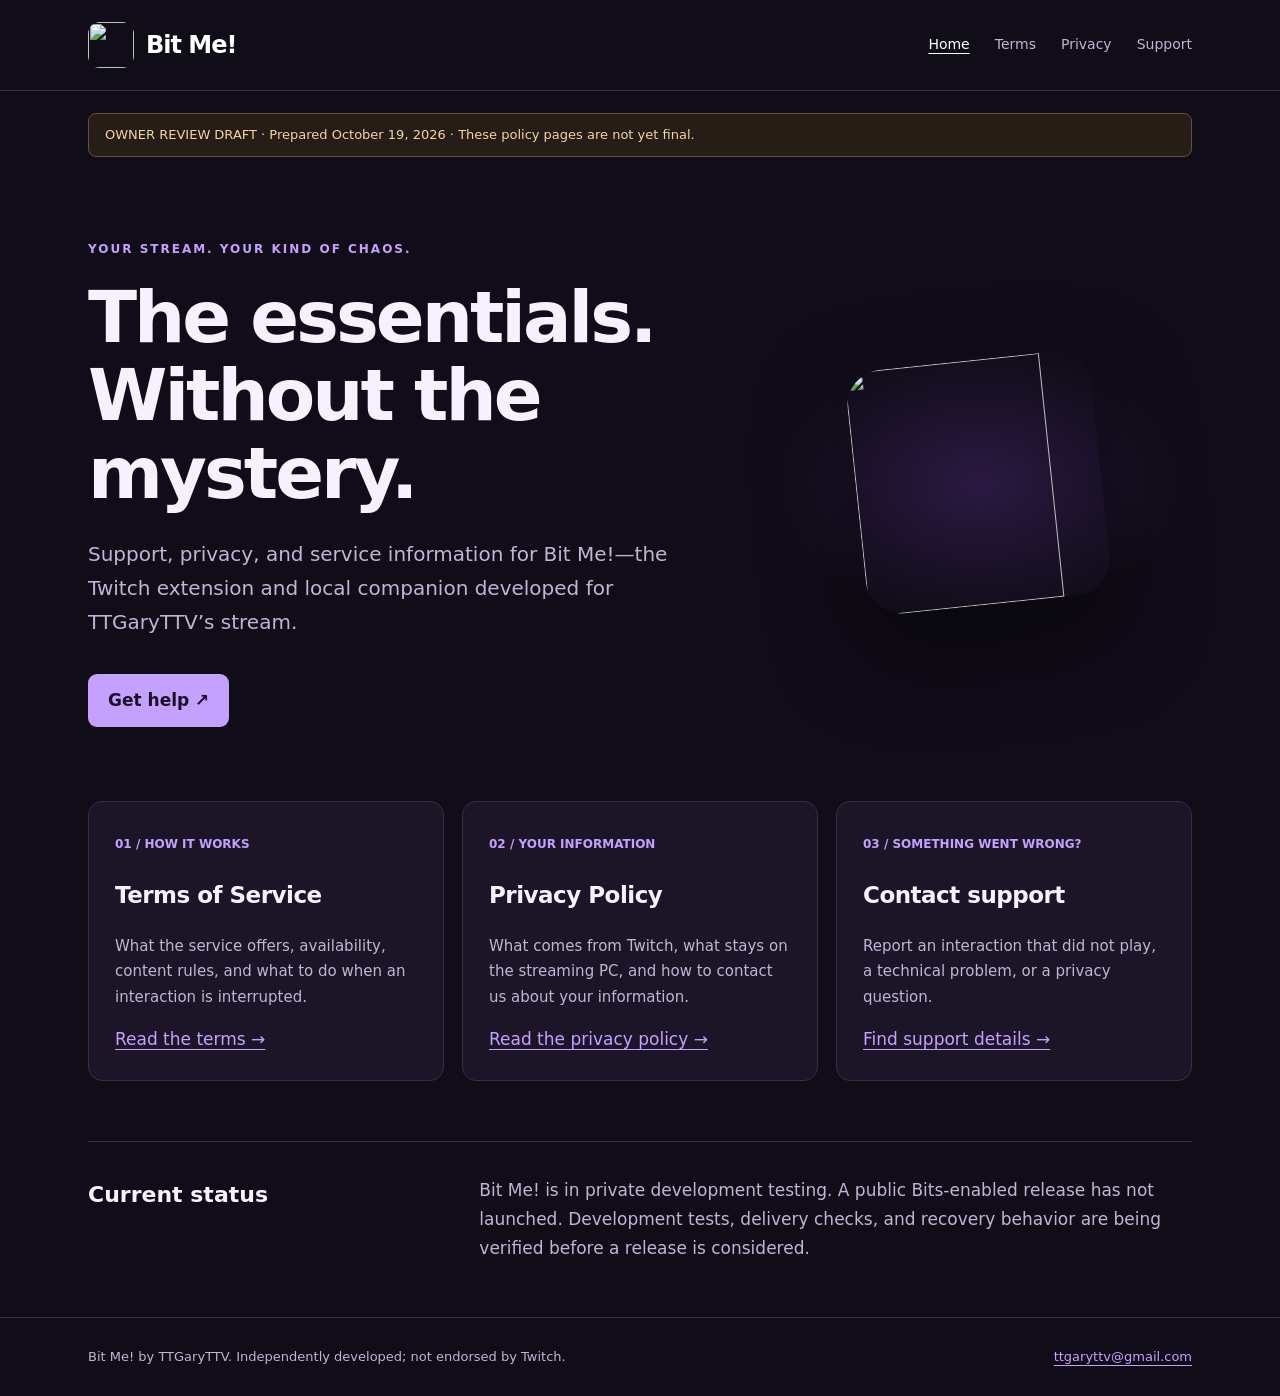
==== index.html @ 8c8fa989 "Add files via upload" ====
<!doctype html><html lang="en"><head><meta charset="utf-8"><meta name="viewport" content="width=device-width,initial-scale=1"><meta name="description" content="Support and policies for Bit Me!, TTGaryTTV’s Twitch extension and local companion."><meta name="robots" content="noindex"><title>Support & policies · Bit Me!</title><link rel="icon" href="/assets/logo.png"><link rel="stylesheet" href="/style.css"></head><body><a class="skip" href="#main">Skip to content</a><header><nav class="nav" aria-label="Main navigation"><a class="brand" href="/"><img src="/assets/logo.png" alt="" width="46" height="46">Bit Me!</a><div class="links"><a href="/" aria-current="page">Home</a><a href="/terms/">Terms</a><a href="/privacy/">Privacy</a><a href="/support/">Support</a></div></nav></header><div class="draft">OWNER REVIEW DRAFT · Prepared October 19, 2026 · These policy pages are not yet final.</div><main id="main" class="wrap"><section class="hero"><div><div class="eyebrow">Your stream. Your kind of chaos.</div><h1>The essentials.<br>Without the mystery.</h1><p class="lead">Support, privacy, and service information for Bit Me!—the Twitch extension and local companion developed for TTGaryTTV’s stream.</p><a class="button" href="/support/">Get help ↗</a></div><div class="hero-art" aria-hidden="true"><img src="/assets/logo.png" alt="" width="245" height="245"></div></section><section class="cards" aria-label="Support and policy pages"><div class="card"><span class="number">01 / HOW IT WORKS</span><h2>Terms of Service</h2><p>What the service offers, availability, content rules, and what to do when an interaction is interrupted.</p><a href="/terms/">Read the terms →</a></div><div class="card"><span class="number">02 / YOUR INFORMATION</span><h2>Privacy Policy</h2><p>What comes from Twitch, what stays on the streaming PC, and how to contact us about your information.</p><a href="/privacy/">Read the privacy policy →</a></div><div class="card"><span class="number">03 / SOMETHING WENT WRONG?</span><h2>Contact support</h2><p>Report an interaction that did not play, a technical problem, or a privacy question.</p><a href="/support/">Find support details →</a></div></section><section class="status-block"><h2>Current status</h2><p>Bit Me! is in private development testing. A public Bits-enabled release has not launched. Development tests, delivery checks, and recovery behavior are being verified before a release is considered.</p></section></main><footer><div class="footer-inner"><span>Bit Me! by TTGaryTTV. Independently developed; not endorsed by Twitch.</span><a href="mailto:ttgaryttv@gmail.com">ttgaryttv@gmail.com</a></div></footer></body></html>
---- style.css ----
:root{color-scheme:dark;--bg:#100c18;--panel:#1c1528;--line:#382b49;--ink:#f6f1ff;--muted:#c3b4d5;--purple:#c5a1ff;--accent:#f4d5a2}*{box-sizing:border-box}html{scroll-behavior:smooth}body{margin:0;background:var(--bg);color:var(--ink);font:17px/1.7 system-ui,-apple-system,Segoe UI,sans-serif}a{color:var(--purple);text-underline-offset:4px}a:hover{color:white}a:focus-visible,button:focus-visible{outline:3px solid var(--accent);outline-offset:5px}header{border-bottom:1px solid var(--line)}.nav{max-width:1160px;margin:auto;padding:22px 28px;display:flex;align-items:center;justify-content:space-between;gap:24px}.brand{display:flex;align-items:center;gap:12px;color:white;text-decoration:none;font-weight:850;font-size:24px;letter-spacing:-1px}.brand img{width:46px;height:46px;border-radius:12px}.links{display:flex;gap:25px;flex-wrap:wrap}.links a{font-size:14px;color:var(--muted);text-decoration:none}.links a[aria-current=page]{color:white;text-decoration:underline}.draft{max-width:1104px;margin:22px auto 0;padding:10px 16px;border:1px solid #655132;background:#261e16;color:var(--accent);font-size:13px;border-radius:8px}.wrap{max-width:1160px;margin:auto;padding:0 28px}.hero{padding:82px 0 74px;display:grid;grid-template-columns:1.45fr 1fr;gap:60px;align-items:center}.eyebrow{color:var(--purple);font-size:12px;letter-spacing:2px;text-transform:uppercase;font-weight:750}h1{font-size:clamp(38px,6vw,72px);letter-spacing:-3px;line-height:1.08;margin:20px 0 24px;max-width:770px}.lead{color:var(--muted);font-size:20px;max-width:640px}.hero-art{display:grid;place-items:center;min-height:290px;background:radial-gradient(ellipse,#60339755,transparent 68%)}.hero-art img{width:min(245px,80%);border-radius:36px;transform:rotate(-6deg);box-shadow:0 35px 90px #0008}.button{display:inline-block;padding:12px 20px;background:var(--purple);color:#1a1025;text-decoration:none;border-radius:9px;font-weight:750;margin-top:15px}.button:hover{background:white;color:#1a1025}.cards{display:grid;grid-template-columns:repeat(3,1fr);gap:18px;padding-bottom:60px}.card{padding:26px;border:1px solid var(--line);background:var(--panel);border-radius:14px}.number{color:var(--purple);font-size:12px;font-weight:700}.card h2{font-size:23px;letter-spacing:-.5px}.card p{font-size:15px;color:var(--muted)}.status-block{border-top:1px solid var(--line);padding:34px 0 54px;display:grid;grid-template-columns:1fr 2fr;gap:35px}.status-block h2{font-size:22px;margin:0}.status-block p{margin:0;color:var(--muted)}footer{border-top:1px solid var(--line);padding:28px;color:var(--muted);font-size:13px}.footer-inner{max-width:1104px;margin:auto;display:flex;justify-content:space-between;gap:20px;flex-wrap:wrap}.doc-head{padding:56px 0 28px}.doc-head h1{font-size:clamp(38px,5vw,56px);letter-spacing:-2px}.meta{color:var(--muted);font-size:14px}.document{display:grid;grid-template-columns:210px minmax(0,760px);gap:64px;padding-bottom:75px}.toc{align-self:start;position:sticky;top:24px;font-size:14px}.toc a{display:block;color:var(--muted);padding:7px 0;text-decoration:none}.toc a:hover{color:white}article h2{font-size:24px;letter-spacing:-.5px;margin:42px 0 12px;scroll-margin-top:25px}article h2:first-child{margin-top:0}article p,article li{color:var(--muted)}article li{margin:8px 0}article strong{color:var(--ink)}.callout{padding:19px 23px;border:1px solid var(--line);border-left:3px solid var(--purple);background:var(--panel);border-radius:6px;margin:22px 0}.callout p{margin:0}.email{overflow-wrap:anywhere}.skip{position:absolute;left:20px;top:-100px;background:white;color:black;padding:8px}.skip:focus{top:10px} @media(max-width:760px){.nav{align-items:flex-start;flex-direction:column;gap:15px}.links{gap:22px}.hero{grid-template-columns:1fr;padding:46px 0;gap:20px}.hero-art{display:none}.cards{grid-template-columns:1fr}.status-block{grid-template-columns:1fr;gap:16px}.document{grid-template-columns:1fr;gap:25px}.toc{position:static;border-bottom:1px solid var(--line);padding-bottom:20px}.toc a{display:inline-block;margin-right:18px}.draft{margin:16px 20px 0}.wrap{padding:0 22px}h1{letter-spacing:-2px}.lead{font-size:18px}}
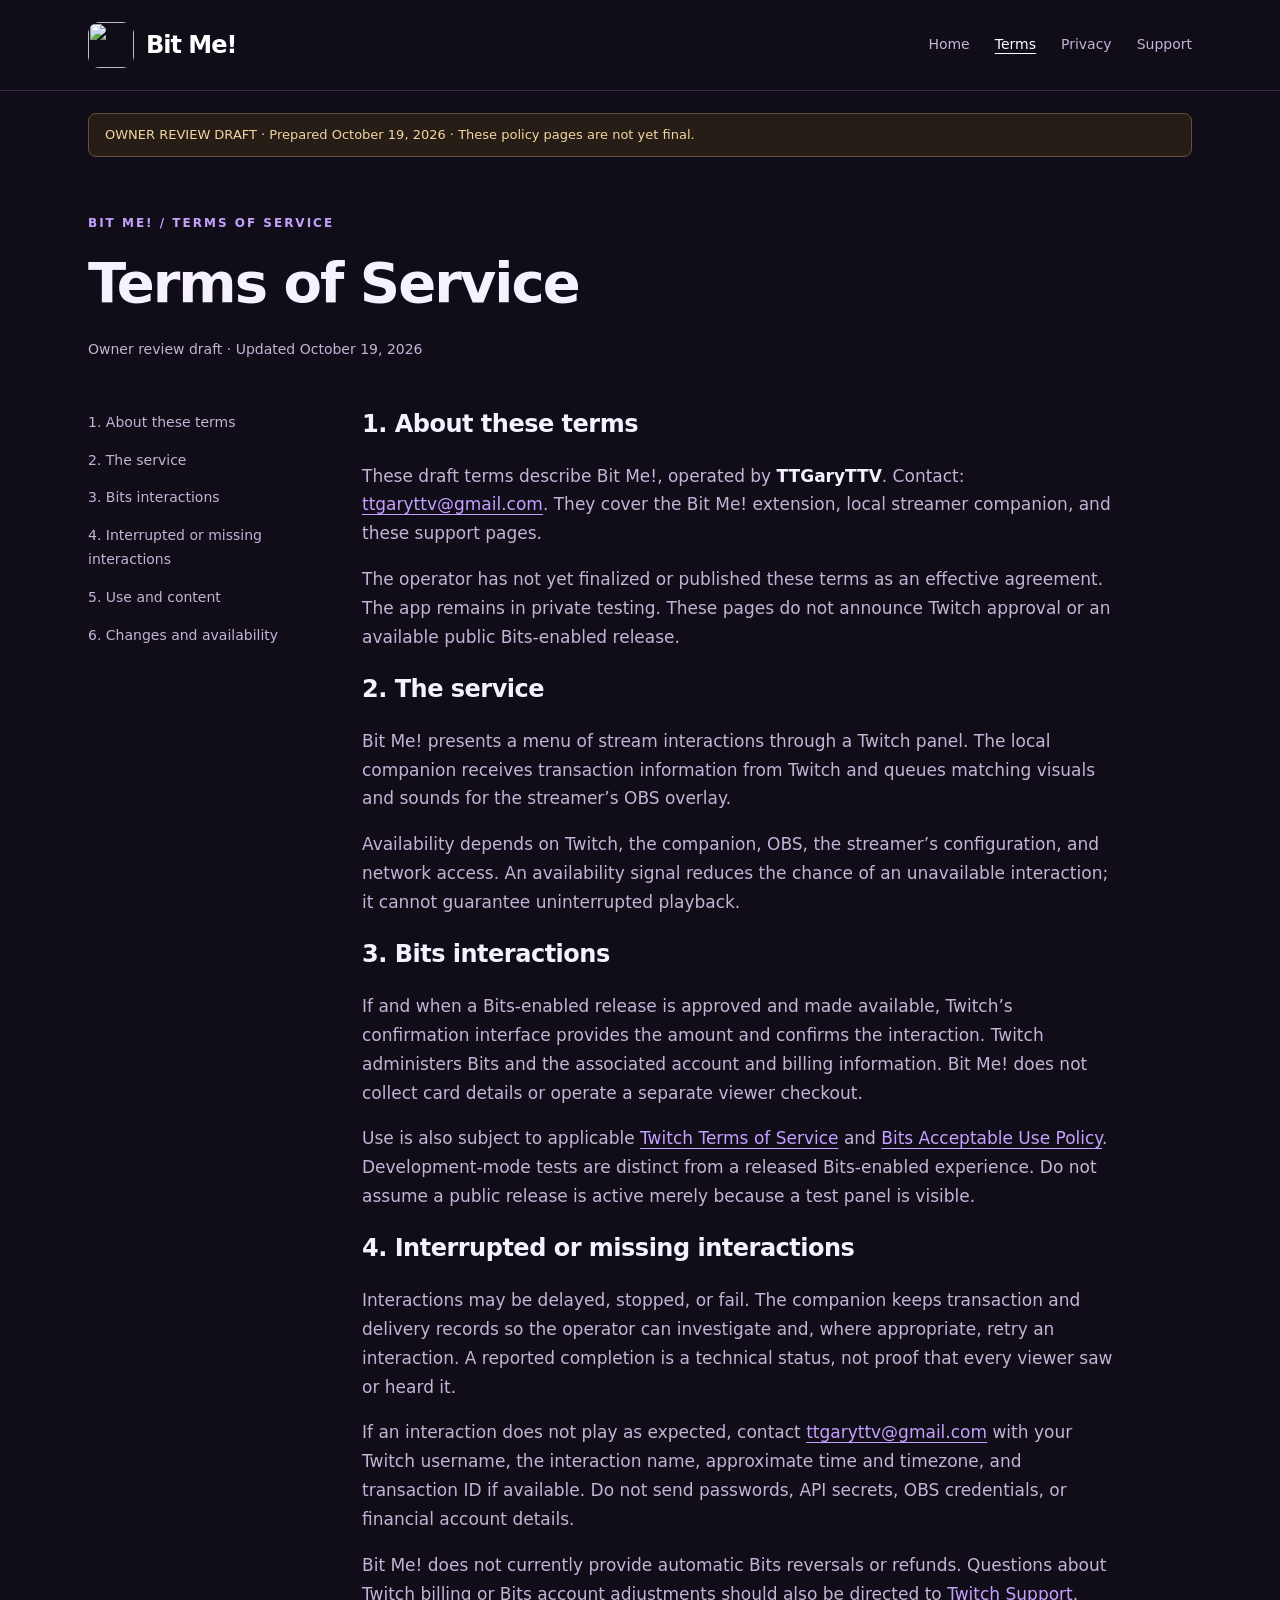
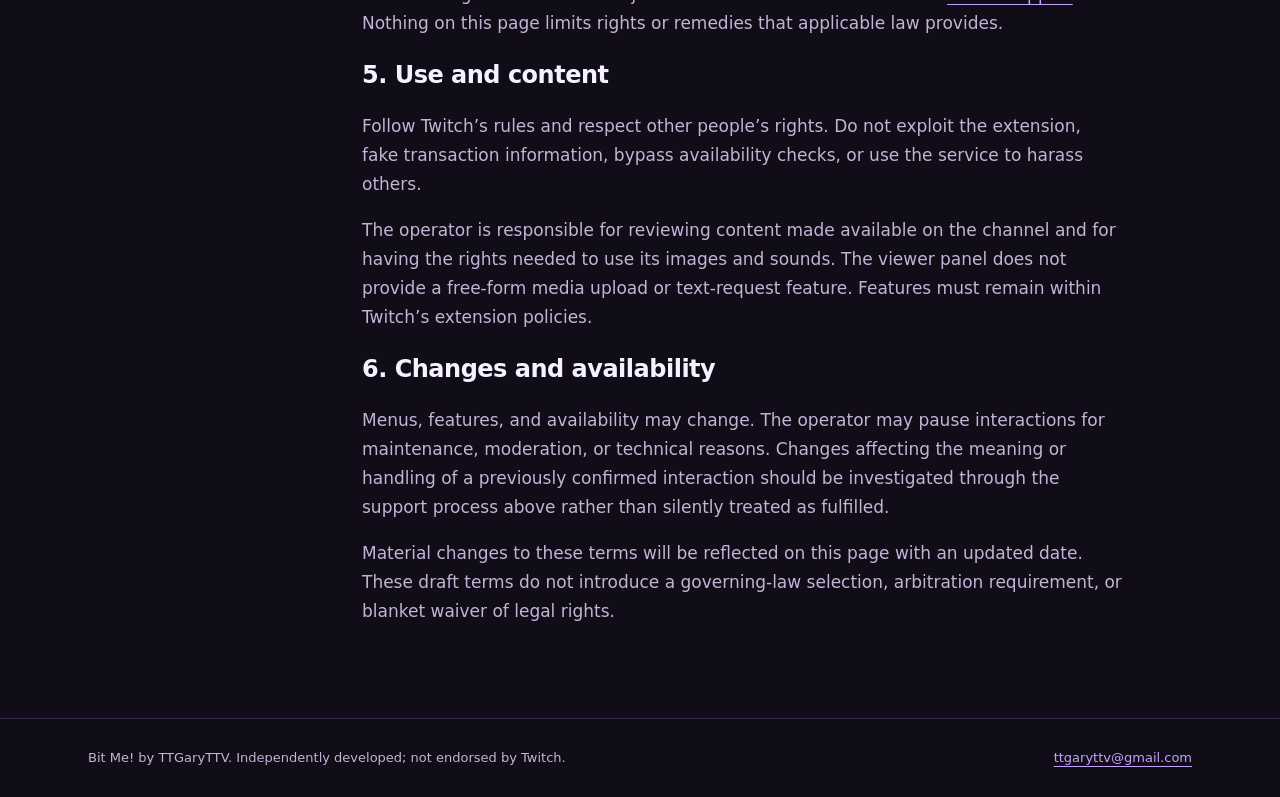
==== commit 8ebeff65: "Add files via upload" ====
--- a/index.html
+++ b/index.html
@@ -1 +1 @@
-<!doctype html><html lang="en"><head><meta charset="utf-8"><meta name="viewport" content="width=device-width,initial-scale=1"><meta name="description" content="Support and policies for Bit Me!, TTGaryTTV’s Twitch extension and local companion."><meta name="robots" content="noindex"><title>Support & policies · Bit Me!</title><link rel="icon" href="/assets/logo.png"><link rel="stylesheet" href="/style.css"></head><body><a class="skip" href="#main">Skip to content</a><header><nav class="nav" aria-label="Main navigation"><a class="brand" href="/"><img src="/assets/logo.png" alt="" width="46" height="46">Bit Me!</a><div class="links"><a href="/" aria-current="page">Home</a><a href="/terms/">Terms</a><a href="/privacy/">Privacy</a><a href="/support/">Support</a></div></nav></header><div class="draft">OWNER REVIEW DRAFT · Prepared October 19, 2026 · These policy pages are not yet final.</div><main id="main" class="wrap"><section class="hero"><div><div class="eyebrow">Your stream. Your kind of chaos.</div><h1>The essentials.<br>Without the mystery.</h1><p class="lead">Support, privacy, and service information for Bit Me!—the Twitch extension and local companion developed for TTGaryTTV’s stream.</p><a class="button" href="/support/">Get help ↗</a></div><div class="hero-art" aria-hidden="true"><img src="/assets/logo.png" alt="" width="245" height="245"></div></section><section class="cards" aria-label="Support and policy pages"><div class="card"><span class="number">01 / HOW IT WORKS</span><h2>Terms of Service</h2><p>What the service offers, availability, content rules, and what to do when an interaction is interrupted.</p><a href="/terms/">Read the terms →</a></div><div class="card"><span class="number">02 / YOUR INFORMATION</span><h2>Privacy Policy</h2><p>What comes from Twitch, what stays on the streaming PC, and how to contact us about your information.</p><a href="/privacy/">Read the privacy policy →</a></div><div class="card"><span class="number">03 / SOMETHING WENT WRONG?</span><h2>Contact support</h2><p>Report an interaction that did not play, a technical problem, or a privacy question.</p><a href="/support/">Find support details →</a></div></section><section class="status-block"><h2>Current status</h2><p>Bit Me! is in private development testing. A public Bits-enabled release has not launched. Development tests, delivery checks, and recovery behavior are being verified before a release is considered.</p></section></main><footer><div class="footer-inner"><span>Bit Me! by TTGaryTTV. Independently developed; not endorsed by Twitch.</span><a href="mailto:ttgaryttv@gmail.com">ttgaryttv@gmail.com</a></div></footer></body></html>+<!doctype html><html lang="en"><head><meta charset="utf-8"><meta name="viewport" content="width=device-width,initial-scale=1"><meta name="description" content="Support and policies for Bit Me!, TTGaryTTV’s Twitch extension and local companion."><meta name="robots" content="noindex"><title>Terms of Service · Bit Me!</title><link rel="icon" href="/assets/logo.png"><link rel="stylesheet" href="/style.css"></head><body><a class="skip" href="#main">Skip to content</a><header><nav class="nav" aria-label="Main navigation"><a class="brand" href="/"><img src="/assets/logo.png" alt="" width="46" height="46">Bit Me!</a><div class="links"><a href="/">Home</a><a href="/terms/" aria-current="page">Terms</a><a href="/privacy/">Privacy</a><a href="/support/">Support</a></div></nav></header><div class="draft">OWNER REVIEW DRAFT · Prepared October 19, 2026 · These policy pages are not yet final.</div><main id="main" class="wrap"><div class="doc-head"><div class="eyebrow">Bit Me! / Terms of Service</div><h1>Terms of Service</h1><p class="meta">Owner review draft · Updated October 19, 2026</p></div><div class="document"><aside class="toc" aria-label="On this page"><a href="#about">1. About these terms</a><a href="#service">2. The service</a><a href="#bits">3. Bits interactions</a><a href="#problems">4. Interrupted or missing interactions</a><a href="#conduct">5. Use and content</a><a href="#changes">6. Changes and availability</a></aside><article><section><h2 id="about">1. About these terms</h2><p>These draft terms describe Bit Me!, operated by <strong>TTGaryTTV</strong>. Contact: <a class="email" href="mailto:ttgaryttv@gmail.com">ttgaryttv@gmail.com</a>. They cover the Bit Me! extension, local streamer companion, and these support pages.</p><p>The operator has not yet finalized or published these terms as an effective agreement. The app remains in private testing. These pages do not announce Twitch approval or an available public Bits-enabled release.</p></section><section><h2 id="service">2. The service</h2><p>Bit Me! presents a menu of stream interactions through a Twitch panel. The local companion receives transaction information from Twitch and queues matching visuals and sounds for the streamer’s OBS overlay.</p><p>Availability depends on Twitch, the companion, OBS, the streamer’s configuration, and network access. An availability signal reduces the chance of an unavailable interaction; it cannot guarantee uninterrupted playback.</p></section><section><h2 id="bits">3. Bits interactions</h2><p>If and when a Bits-enabled release is approved and made available, Twitch’s confirmation interface provides the amount and confirms the interaction. Twitch administers Bits and the associated account and billing information. Bit Me! does not collect card details or operate a separate viewer checkout.</p><p>Use is also subject to applicable <a href="https://www.twitch.tv/p/en/legal/terms-of-service/">Twitch Terms of Service</a> and <a href="https://www.twitch.tv/p/en/legal/bits-acceptable-use/">Bits Acceptable Use Policy</a>. Development-mode tests are distinct from a released Bits-enabled experience. Do not assume a public release is active merely because a test panel is visible.</p></section><section><h2 id="problems">4. Interrupted or missing interactions</h2><p>Interactions may be delayed, stopped, or fail. The companion keeps transaction and delivery records so the operator can investigate and, where appropriate, retry an interaction. A reported completion is a technical status, not proof that every viewer saw or heard it.</p><p>If an interaction does not play as expected, contact <a href="mailto:ttgaryttv@gmail.com">ttgaryttv@gmail.com</a> with your Twitch username, the interaction name, approximate time and timezone, and transaction ID if available. Do not send passwords, API secrets, OBS credentials, or financial account details.</p><p>Bit Me! does not currently provide automatic Bits reversals or refunds. Questions about Twitch billing or Bits account adjustments should also be directed to <a href="https://help.twitch.tv/">Twitch Support</a>. Nothing on this page limits rights or remedies that applicable law provides.</p></section><section><h2 id="conduct">5. Use and content</h2><p>Follow Twitch’s rules and respect other people’s rights. Do not exploit the extension, fake transaction information, bypass availability checks, or use the service to harass others.</p><p>The operator is responsible for reviewing content made available on the channel and for having the rights needed to use its images and sounds. The viewer panel does not provide a free-form media upload or text-request feature. Features must remain within Twitch’s extension policies.</p></section><section><h2 id="changes">6. Changes and availability</h2><p>Menus, features, and availability may change. The operator may pause interactions for maintenance, moderation, or technical reasons. Changes affecting the meaning or handling of a previously confirmed interaction should be investigated through the support process above rather than silently treated as fulfilled.</p><p>Material changes to these terms will be reflected on this page with an updated date. These draft terms do not introduce a governing-law selection, arbitration requirement, or blanket waiver of legal rights.</p></section></article></div></main><footer><div class="footer-inner"><span>Bit Me! by TTGaryTTV. Independently developed; not endorsed by Twitch.</span><a href="mailto:ttgaryttv@gmail.com">ttgaryttv@gmail.com</a></div></footer></body></html>
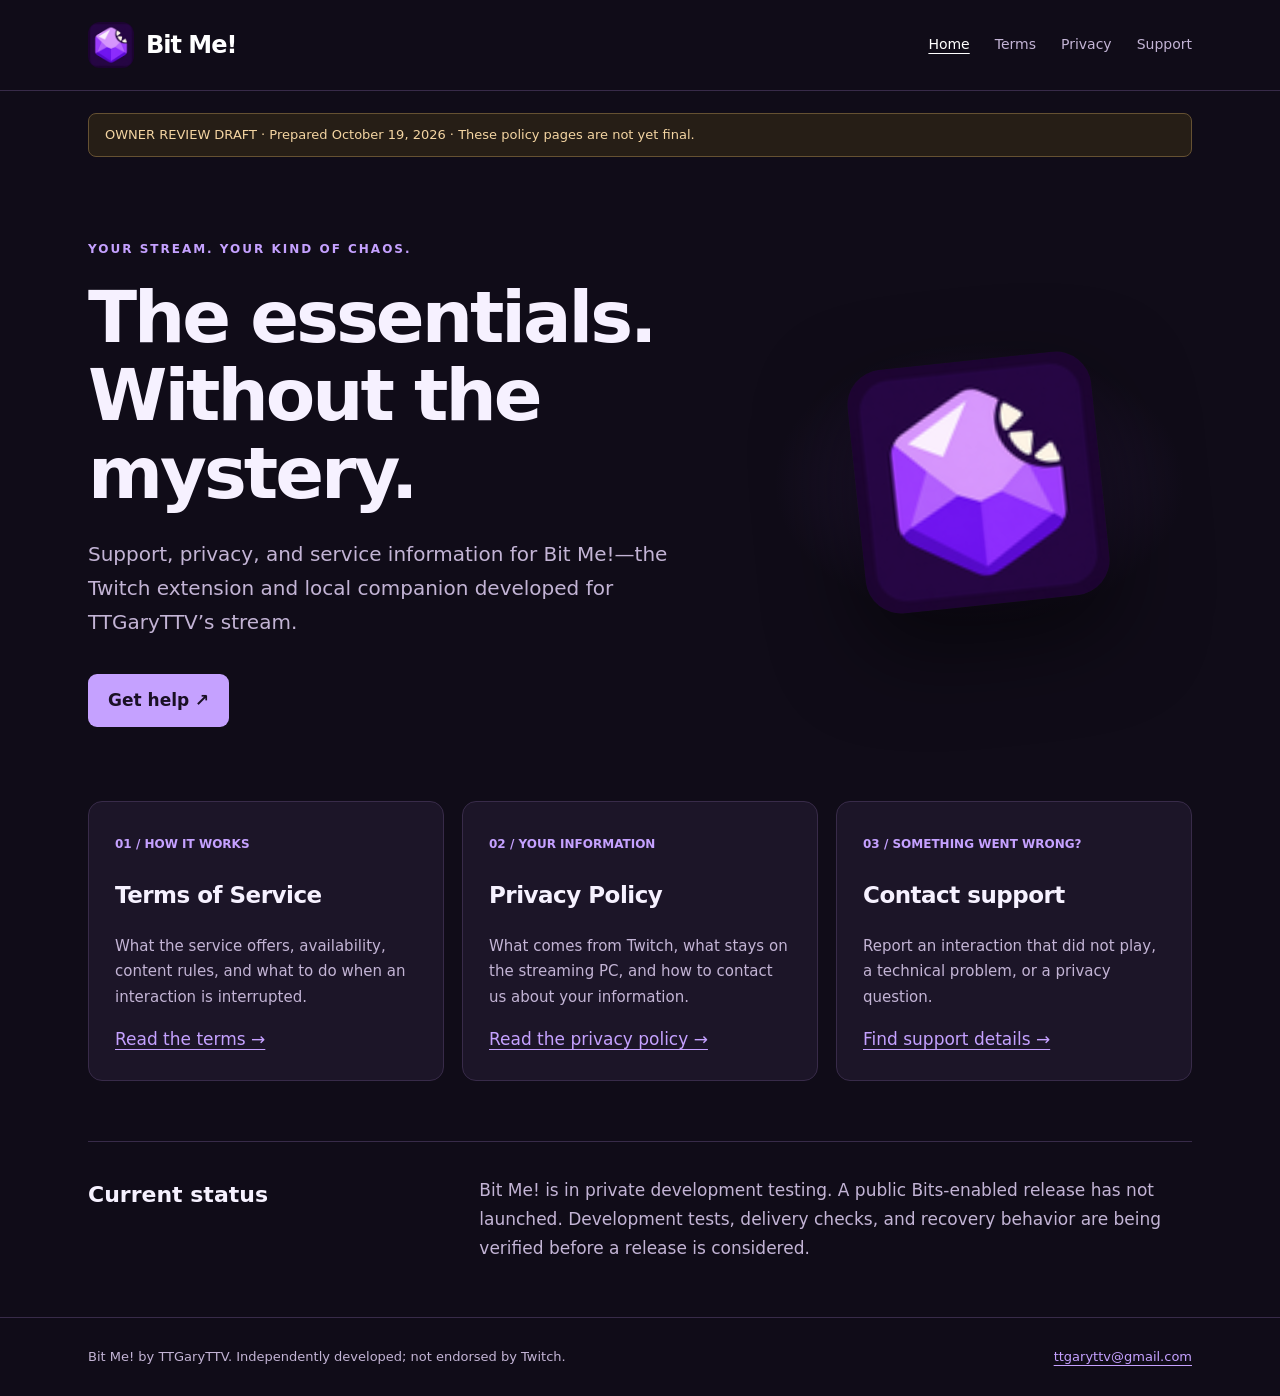
==== commit df326705: "Add files via upload" ====
--- a/index.html
+++ b/index.html
@@ -1 +1 @@
-<!doctype html><html lang="en"><head><meta charset="utf-8"><meta name="viewport" content="width=device-width,initial-scale=1"><meta name="description" content="Support and policies for Bit Me!, TTGaryTTV’s Twitch extension and local companion."><meta name="robots" content="noindex"><title>Terms of Service · Bit Me!</title><link rel="icon" href="/assets/logo.png"><link rel="stylesheet" href="/style.css"></head><body><a class="skip" href="#main">Skip to content</a><header><nav class="nav" aria-label="Main navigation"><a class="brand" href="/"><img src="/assets/logo.png" alt="" width="46" height="46">Bit Me!</a><div class="links"><a href="/">Home</a><a href="/terms/" aria-current="page">Terms</a><a href="/privacy/">Privacy</a><a href="/support/">Support</a></div></nav></header><div class="draft">OWNER REVIEW DRAFT · Prepared October 19, 2026 · These policy pages are not yet final.</div><main id="main" class="wrap"><div class="doc-head"><div class="eyebrow">Bit Me! / Terms of Service</div><h1>Terms of Service</h1><p class="meta">Owner review draft · Updated October 19, 2026</p></div><div class="document"><aside class="toc" aria-label="On this page"><a href="#about">1. About these terms</a><a href="#service">2. The service</a><a href="#bits">3. Bits interactions</a><a href="#problems">4. Interrupted or missing interactions</a><a href="#conduct">5. Use and content</a><a href="#changes">6. Changes and availability</a></aside><article><section><h2 id="about">1. About these terms</h2><p>These draft terms describe Bit Me!, operated by <strong>TTGaryTTV</strong>. Contact: <a class="email" href="mailto:ttgaryttv@gmail.com">ttgaryttv@gmail.com</a>. They cover the Bit Me! extension, local streamer companion, and these support pages.</p><p>The operator has not yet finalized or published these terms as an effective agreement. The app remains in private testing. These pages do not announce Twitch approval or an available public Bits-enabled release.</p></section><section><h2 id="service">2. The service</h2><p>Bit Me! presents a menu of stream interactions through a Twitch panel. The local companion receives transaction information from Twitch and queues matching visuals and sounds for the streamer’s OBS overlay.</p><p>Availability depends on Twitch, the companion, OBS, the streamer’s configuration, and network access. An availability signal reduces the chance of an unavailable interaction; it cannot guarantee uninterrupted playback.</p></section><section><h2 id="bits">3. Bits interactions</h2><p>If and when a Bits-enabled release is approved and made available, Twitch’s confirmation interface provides the amount and confirms the interaction. Twitch administers Bits and the associated account and billing information. Bit Me! does not collect card details or operate a separate viewer checkout.</p><p>Use is also subject to applicable <a href="https://www.twitch.tv/p/en/legal/terms-of-service/">Twitch Terms of Service</a> and <a href="https://www.twitch.tv/p/en/legal/bits-acceptable-use/">Bits Acceptable Use Policy</a>. Development-mode tests are distinct from a released Bits-enabled experience. Do not assume a public release is active merely because a test panel is visible.</p></section><section><h2 id="problems">4. Interrupted or missing interactions</h2><p>Interactions may be delayed, stopped, or fail. The companion keeps transaction and delivery records so the operator can investigate and, where appropriate, retry an interaction. A reported completion is a technical status, not proof that every viewer saw or heard it.</p><p>If an interaction does not play as expected, contact <a href="mailto:ttgaryttv@gmail.com">ttgaryttv@gmail.com</a> with your Twitch username, the interaction name, approximate time and timezone, and transaction ID if available. Do not send passwords, API secrets, OBS credentials, or financial account details.</p><p>Bit Me! does not currently provide automatic Bits reversals or refunds. Questions about Twitch billing or Bits account adjustments should also be directed to <a href="https://help.twitch.tv/">Twitch Support</a>. Nothing on this page limits rights or remedies that applicable law provides.</p></section><section><h2 id="conduct">5. Use and content</h2><p>Follow Twitch’s rules and respect other people’s rights. Do not exploit the extension, fake transaction information, bypass availability checks, or use the service to harass others.</p><p>The operator is responsible for reviewing content made available on the channel and for having the rights needed to use its images and sounds. The viewer panel does not provide a free-form media upload or text-request feature. Features must remain within Twitch’s extension policies.</p></section><section><h2 id="changes">6. Changes and availability</h2><p>Menus, features, and availability may change. The operator may pause interactions for maintenance, moderation, or technical reasons. Changes affecting the meaning or handling of a previously confirmed interaction should be investigated through the support process above rather than silently treated as fulfilled.</p><p>Material changes to these terms will be reflected on this page with an updated date. These draft terms do not introduce a governing-law selection, arbitration requirement, or blanket waiver of legal rights.</p></section></article></div></main><footer><div class="footer-inner"><span>Bit Me! by TTGaryTTV. Independently developed; not endorsed by Twitch.</span><a href="mailto:ttgaryttv@gmail.com">ttgaryttv@gmail.com</a></div></footer></body></html>+<!doctype html><html lang="en"><head><meta charset="utf-8"><meta name="viewport" content="width=device-width,initial-scale=1"><meta name="description" content="Support and policies for Bit Me!, TTGaryTTV’s Twitch extension and local companion."><meta name="robots" content="noindex"><title>Support & policies · Bit Me!</title><link rel="icon" href="/assets/logo.png"><link rel="stylesheet" href="/style.css"></head><body><a class="skip" href="#main">Skip to content</a><header><nav class="nav" aria-label="Main navigation"><a class="brand" href="/"><img src="/assets/logo.png" alt="" width="46" height="46">Bit Me!</a><div class="links"><a href="/" aria-current="page">Home</a><a href="/terms/">Terms</a><a href="/privacy/">Privacy</a><a href="/support/">Support</a></div></nav></header><div class="draft">OWNER REVIEW DRAFT · Prepared October 19, 2026 · These policy pages are not yet final.</div><main id="main" class="wrap"><section class="hero"><div><div class="eyebrow">Your stream. Your kind of chaos.</div><h1>The essentials.<br>Without the mystery.</h1><p class="lead">Support, privacy, and service information for Bit Me!—the Twitch extension and local companion developed for TTGaryTTV’s stream.</p><a class="button" href="/support/">Get help ↗</a></div><div class="hero-art" aria-hidden="true"><img src="/assets/logo.png" alt="" width="245" height="245"></div></section><section class="cards" aria-label="Support and policy pages"><div class="card"><span class="number">01 / HOW IT WORKS</span><h2>Terms of Service</h2><p>What the service offers, availability, content rules, and what to do when an interaction is interrupted.</p><a href="/terms/">Read the terms →</a></div><div class="card"><span class="number">02 / YOUR INFORMATION</span><h2>Privacy Policy</h2><p>What comes from Twitch, what stays on the streaming PC, and how to contact us about your information.</p><a href="/privacy/">Read the privacy policy →</a></div><div class="card"><span class="number">03 / SOMETHING WENT WRONG?</span><h2>Contact support</h2><p>Report an interaction that did not play, a technical problem, or a privacy question.</p><a href="/support/">Find support details →</a></div></section><section class="status-block"><h2>Current status</h2><p>Bit Me! is in private development testing. A public Bits-enabled release has not launched. Development tests, delivery checks, and recovery behavior are being verified before a release is considered.</p></section></main><footer><div class="footer-inner"><span>Bit Me! by TTGaryTTV. Independently developed; not endorsed by Twitch.</span><a href="mailto:ttgaryttv@gmail.com">ttgaryttv@gmail.com</a></div></footer></body></html>
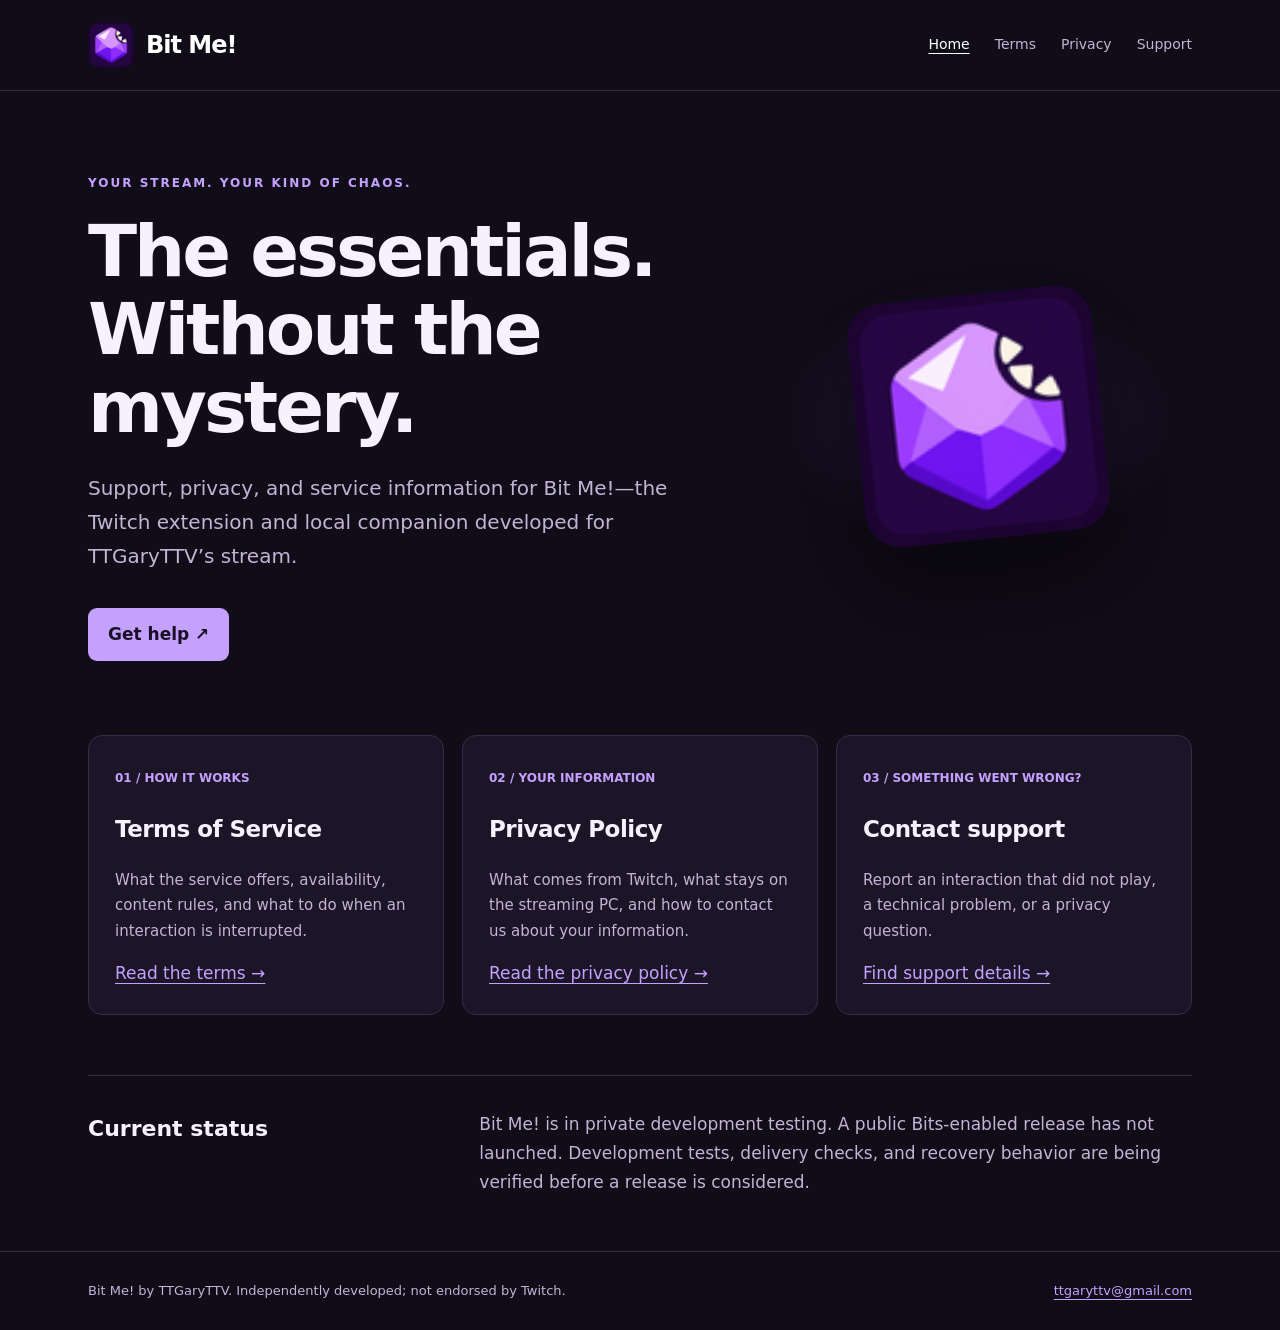
==== commit 74a88384: "Add files via upload" ====
--- a/index.html
+++ b/index.html
@@ -1 +1 @@
-<!doctype html><html lang="en"><head><meta charset="utf-8"><meta name="viewport" content="width=device-width,initial-scale=1"><meta name="description" content="Support and policies for Bit Me!, TTGaryTTV’s Twitch extension and local companion."><meta name="robots" content="noindex"><title>Support & policies · Bit Me!</title><link rel="icon" href="/assets/logo.png"><link rel="stylesheet" href="/style.css"></head><body><a class="skip" href="#main">Skip to content</a><header><nav class="nav" aria-label="Main navigation"><a class="brand" href="/"><img src="/assets/logo.png" alt="" width="46" height="46">Bit Me!</a><div class="links"><a href="/" aria-current="page">Home</a><a href="/terms/">Terms</a><a href="/privacy/">Privacy</a><a href="/support/">Support</a></div></nav></header><div class="draft">OWNER REVIEW DRAFT · Prepared October 19, 2026 · These policy pages are not yet final.</div><main id="main" class="wrap"><section class="hero"><div><div class="eyebrow">Your stream. Your kind of chaos.</div><h1>The essentials.<br>Without the mystery.</h1><p class="lead">Support, privacy, and service information for Bit Me!—the Twitch extension and local companion developed for TTGaryTTV’s stream.</p><a class="button" href="/support/">Get help ↗</a></div><div class="hero-art" aria-hidden="true"><img src="/assets/logo.png" alt="" width="245" height="245"></div></section><section class="cards" aria-label="Support and policy pages"><div class="card"><span class="number">01 / HOW IT WORKS</span><h2>Terms of Service</h2><p>What the service offers, availability, content rules, and what to do when an interaction is interrupted.</p><a href="/terms/">Read the terms →</a></div><div class="card"><span class="number">02 / YOUR INFORMATION</span><h2>Privacy Policy</h2><p>What comes from Twitch, what stays on the streaming PC, and how to contact us about your information.</p><a href="/privacy/">Read the privacy policy →</a></div><div class="card"><span class="number">03 / SOMETHING WENT WRONG?</span><h2>Contact support</h2><p>Report an interaction that did not play, a technical problem, or a privacy question.</p><a href="/support/">Find support details →</a></div></section><section class="status-block"><h2>Current status</h2><p>Bit Me! is in private development testing. A public Bits-enabled release has not launched. Development tests, delivery checks, and recovery behavior are being verified before a release is considered.</p></section></main><footer><div class="footer-inner"><span>Bit Me! by TTGaryTTV. Independently developed; not endorsed by Twitch.</span><a href="mailto:ttgaryttv@gmail.com">ttgaryttv@gmail.com</a></div></footer></body></html>+<!doctype html><html lang="en"><head><meta charset="utf-8"><meta name="viewport" content="width=device-width,initial-scale=1"><meta name="description" content="Support and policies for Bit Me!, TTGaryTTV’s Twitch extension and local companion."><title>Support & policies · Bit Me!</title><link rel="icon" href="/assets/logo.png"><link rel="stylesheet" href="/style.css"></head><body><a class="skip" href="#main">Skip to content</a><header><nav class="nav" aria-label="Main navigation"><a class="brand" href="/"><img src="/assets/logo.png" alt="" width="46" height="46">Bit Me!</a><div class="links"><a href="/" aria-current="page">Home</a><a href="/terms/">Terms</a><a href="/privacy/">Privacy</a><a href="/support/">Support</a></div></nav></header><main id="main" class="wrap"><section class="hero"><div><div class="eyebrow">Your stream. Your kind of chaos.</div><h1>The essentials.<br>Without the mystery.</h1><p class="lead">Support, privacy, and service information for Bit Me!—the Twitch extension and local companion developed for TTGaryTTV’s stream.</p><a class="button" href="/support/">Get help ↗</a></div><div class="hero-art" aria-hidden="true"><img src="/assets/logo.png" alt="" width="245" height="245"></div></section><section class="cards" aria-label="Support and policy pages"><div class="card"><span class="number">01 / HOW IT WORKS</span><h2>Terms of Service</h2><p>What the service offers, availability, content rules, and what to do when an interaction is interrupted.</p><a href="/terms/">Read the terms →</a></div><div class="card"><span class="number">02 / YOUR INFORMATION</span><h2>Privacy Policy</h2><p>What comes from Twitch, what stays on the streaming PC, and how to contact us about your information.</p><a href="/privacy/">Read the privacy policy →</a></div><div class="card"><span class="number">03 / SOMETHING WENT WRONG?</span><h2>Contact support</h2><p>Report an interaction that did not play, a technical problem, or a privacy question.</p><a href="/support/">Find support details →</a></div></section><section class="status-block"><h2>Current status</h2><p>Bit Me! is in private development testing. A public Bits-enabled release has not launched. Development tests, delivery checks, and recovery behavior are being verified before a release is considered.</p></section></main><footer><div class="footer-inner"><span>Bit Me! by TTGaryTTV. Independently developed; not endorsed by Twitch.</span><a href="mailto:ttgaryttv@gmail.com">ttgaryttv@gmail.com</a></div></footer></body></html>
